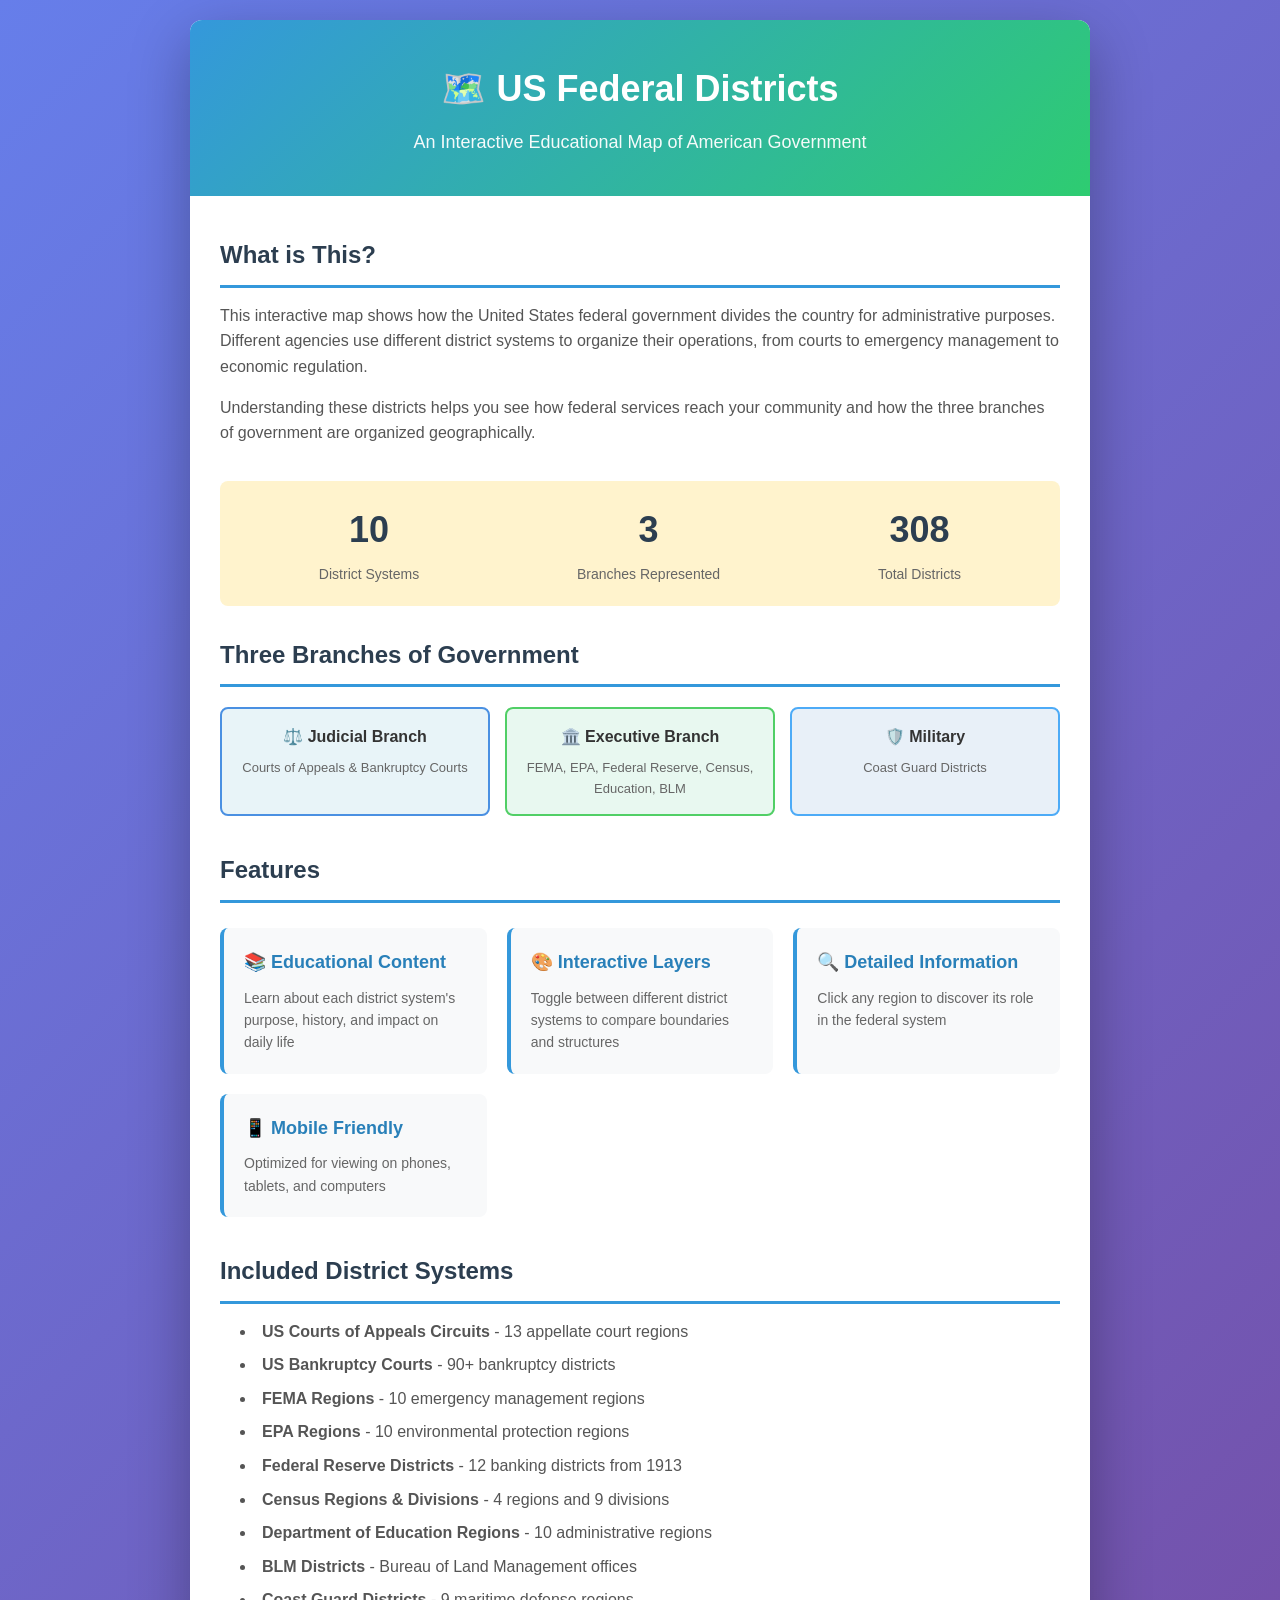
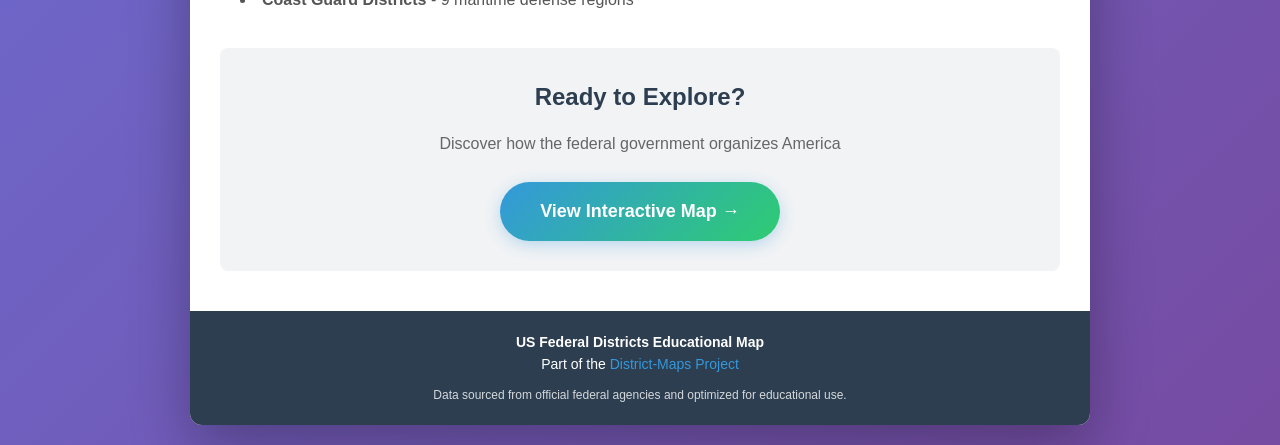
==== landing.html @ e20e9343 "Initial commit: Educational federal districts map Interactive web map featuring: - 10 curated federa" ====
<!DOCTYPE html>
<html lang="en">
<head>
    <meta charset="UTF-8">
    <meta name="viewport" content="width=device-width, initial-scale=1.0">
    <title>US Federal Districts - Educational Map</title>
    <style>
        * {
            margin: 0;
            padding: 0;
            box-sizing: border-box;
        }

        body {
            font-family: 'Segoe UI', Tahoma, Geneva, Verdana, sans-serif;
            line-height: 1.6;
            color: #333;
            background: linear-gradient(135deg, #667eea 0%, #764ba2 100%);
            min-height: 100vh;
            display: flex;
            align-items: center;
            justify-content: center;
            padding: 20px;
        }

        .container {
            max-width: 900px;
            background: white;
            border-radius: 12px;
            box-shadow: 0 20px 60px rgba(0, 0, 0, 0.3);
            overflow: hidden;
        }

        .header {
            background: linear-gradient(135deg, #3498db, #2ecc71);
            color: white;
            padding: 40px 30px;
            text-align: center;
        }

        .header h1 {
            font-size: 36px;
            margin-bottom: 10px;
            font-weight: 600;
        }

        .header p {
            font-size: 18px;
            opacity: 0.95;
        }

        .content {
            padding: 40px 30px;
        }

        .section {
            margin-bottom: 35px;
        }

        .section h2 {
            color: #2c3e50;
            font-size: 24px;
            margin-bottom: 15px;
            border-bottom: 3px solid #3498db;
            padding-bottom: 10px;
        }

        .section p {
            color: #555;
            margin-bottom: 15px;
            font-size: 16px;
        }

        .features {
            display: grid;
            grid-template-columns: repeat(auto-fit, minmax(250px, 1fr));
            gap: 20px;
            margin: 25px 0;
        }

        .feature-card {
            padding: 20px;
            background: #f8f9fa;
            border-radius: 8px;
            border-left: 4px solid #3498db;
        }

        .feature-card h3 {
            color: #2980b9;
            font-size: 18px;
            margin-bottom: 10px;
        }

        .feature-card p {
            font-size: 14px;
            color: #666;
            margin: 0;
        }

        .branches {
            display: grid;
            grid-template-columns: repeat(auto-fit, minmax(200px, 1fr));
            gap: 15px;
            margin: 20px 0;
        }

        .branch-card {
            padding: 15px;
            border-radius: 8px;
            text-align: center;
        }

        .judicial {
            background: #e8f4f8;
            border: 2px solid #4A90E2;
        }

        .executive {
            background: #e8f8f0;
            border: 2px solid #51CF66;
        }

        .military {
            background: #e8f0f8;
            border: 2px solid #4DABF7;
        }

        .branch-card h3 {
            font-size: 16px;
            margin-bottom: 8px;
        }

        .branch-card p {
            font-size: 13px;
            color: #666;
            margin: 0;
        }

        .cta-section {
            text-align: center;
            padding: 30px;
            background: #f1f3f5;
            border-radius: 8px;
            margin-top: 30px;
        }

        .btn {
            display: inline-block;
            padding: 15px 40px;
            background: linear-gradient(135deg, #3498db, #2ecc71);
            color: white;
            text-decoration: none;
            border-radius: 50px;
            font-size: 18px;
            font-weight: 600;
            transition: transform 0.2s, box-shadow 0.2s;
            box-shadow: 0 4px 15px rgba(52, 152, 219, 0.3);
        }

        .btn:hover {
            transform: translateY(-2px);
            box-shadow: 0 6px 20px rgba(52, 152, 219, 0.4);
        }

        .stats {
            display: flex;
            justify-content: space-around;
            margin: 30px 0;
            padding: 20px;
            background: #fff3cd;
            border-radius: 8px;
        }

        .stat {
            text-align: center;
        }

        .stat-number {
            font-size: 36px;
            font-weight: bold;
            color: #2c3e50;
        }

        .stat-label {
            font-size: 14px;
            color: #666;
            margin-top: 5px;
        }

        .footer {
            padding: 20px 30px;
            background: #2c3e50;
            color: white;
            text-align: center;
            font-size: 14px;
        }

        .footer a {
            color: #3498db;
            text-decoration: none;
        }

        @media (max-width: 768px) {
            .header h1 {
                font-size: 28px;
            }

            .header p {
                font-size: 16px;
            }

            .content {
                padding: 25px 20px;
            }

            .stats {
                flex-direction: column;
                gap: 15px;
            }
        }
    </style>
</head>
<body>
    <div class="container">
        <div class="header">
            <h1>🗺️ US Federal Districts</h1>
            <p>An Interactive Educational Map of American Government</p>
        </div>

        <div class="content">
            <div class="section">
                <h2>What is This?</h2>
                <p>
                    This interactive map shows how the United States federal government divides the country
                    for administrative purposes. Different agencies use different district systems to organize
                    their operations, from courts to emergency management to economic regulation.
                </p>
                <p>
                    Understanding these districts helps you see how federal services reach your community
                    and how the three branches of government are organized geographically.
                </p>
            </div>

            <div class="stats">
                <div class="stat">
                    <div class="stat-number">10</div>
                    <div class="stat-label">District Systems</div>
                </div>
                <div class="stat">
                    <div class="stat-number">3</div>
                    <div class="stat-label">Branches Represented</div>
                </div>
                <div class="stat">
                    <div class="stat-number">308</div>
                    <div class="stat-label">Total Districts</div>
                </div>
            </div>

            <div class="section">
                <h2>Three Branches of Government</h2>
                <div class="branches">
                    <div class="branch-card judicial">
                        <h3>⚖️ Judicial Branch</h3>
                        <p>Courts of Appeals & Bankruptcy Courts</p>
                    </div>
                    <div class="branch-card executive">
                        <h3>🏛️ Executive Branch</h3>
                        <p>FEMA, EPA, Federal Reserve, Census, Education, BLM</p>
                    </div>
                    <div class="branch-card military">
                        <h3>🛡️ Military</h3>
                        <p>Coast Guard Districts</p>
                    </div>
                </div>
            </div>

            <div class="section">
                <h2>Features</h2>
                <div class="features">
                    <div class="feature-card">
                        <h3>📚 Educational Content</h3>
                        <p>Learn about each district system's purpose, history, and impact on daily life</p>
                    </div>
                    <div class="feature-card">
                        <h3>🎨 Interactive Layers</h3>
                        <p>Toggle between different district systems to compare boundaries and structures</p>
                    </div>
                    <div class="feature-card">
                        <h3>🔍 Detailed Information</h3>
                        <p>Click any region to discover its role in the federal system</p>
                    </div>
                    <div class="feature-card">
                        <h3>📱 Mobile Friendly</h3>
                        <p>Optimized for viewing on phones, tablets, and computers</p>
                    </div>
                </div>
            </div>

            <div class="section">
                <h2>Included District Systems</h2>
                <ul style="list-style-position: inside; color: #555; padding-left: 20px;">
                    <li style="margin: 8px 0;"><strong>US Courts of Appeals Circuits</strong> - 13 appellate court regions</li>
                    <li style="margin: 8px 0;"><strong>US Bankruptcy Courts</strong> - 90+ bankruptcy districts</li>
                    <li style="margin: 8px 0;"><strong>FEMA Regions</strong> - 10 emergency management regions</li>
                    <li style="margin: 8px 0;"><strong>EPA Regions</strong> - 10 environmental protection regions</li>
                    <li style="margin: 8px 0;"><strong>Federal Reserve Districts</strong> - 12 banking districts from 1913</li>
                    <li style="margin: 8px 0;"><strong>Census Regions & Divisions</strong> - 4 regions and 9 divisions</li>
                    <li style="margin: 8px 0;"><strong>Department of Education Regions</strong> - 10 administrative regions</li>
                    <li style="margin: 8px 0;"><strong>BLM Districts</strong> - Bureau of Land Management offices</li>
                    <li style="margin: 8px 0;"><strong>Coast Guard Districts</strong> - 9 maritime defense regions</li>
                </ul>
            </div>

            <div class="cta-section">
                <h2 style="margin-bottom: 15px; color: #2c3e50;">Ready to Explore?</h2>
                <p style="margin-bottom: 25px; color: #666;">
                    Discover how the federal government organizes America
                </p>
                <a href="index.html" class="btn">View Interactive Map →</a>
            </div>
        </div>

        <div class="footer">
            <p>
                <strong>US Federal Districts Educational Map</strong><br>
                Part of the <a href="https://github.com/Jacob234/District-Maps">District-Maps Project</a>
            </p>
            <p style="margin-top: 10px; font-size: 12px; opacity: 0.8;">
                Data sourced from official federal agencies and optimized for educational use.
            </p>
        </div>
    </div>
</body>
</html>
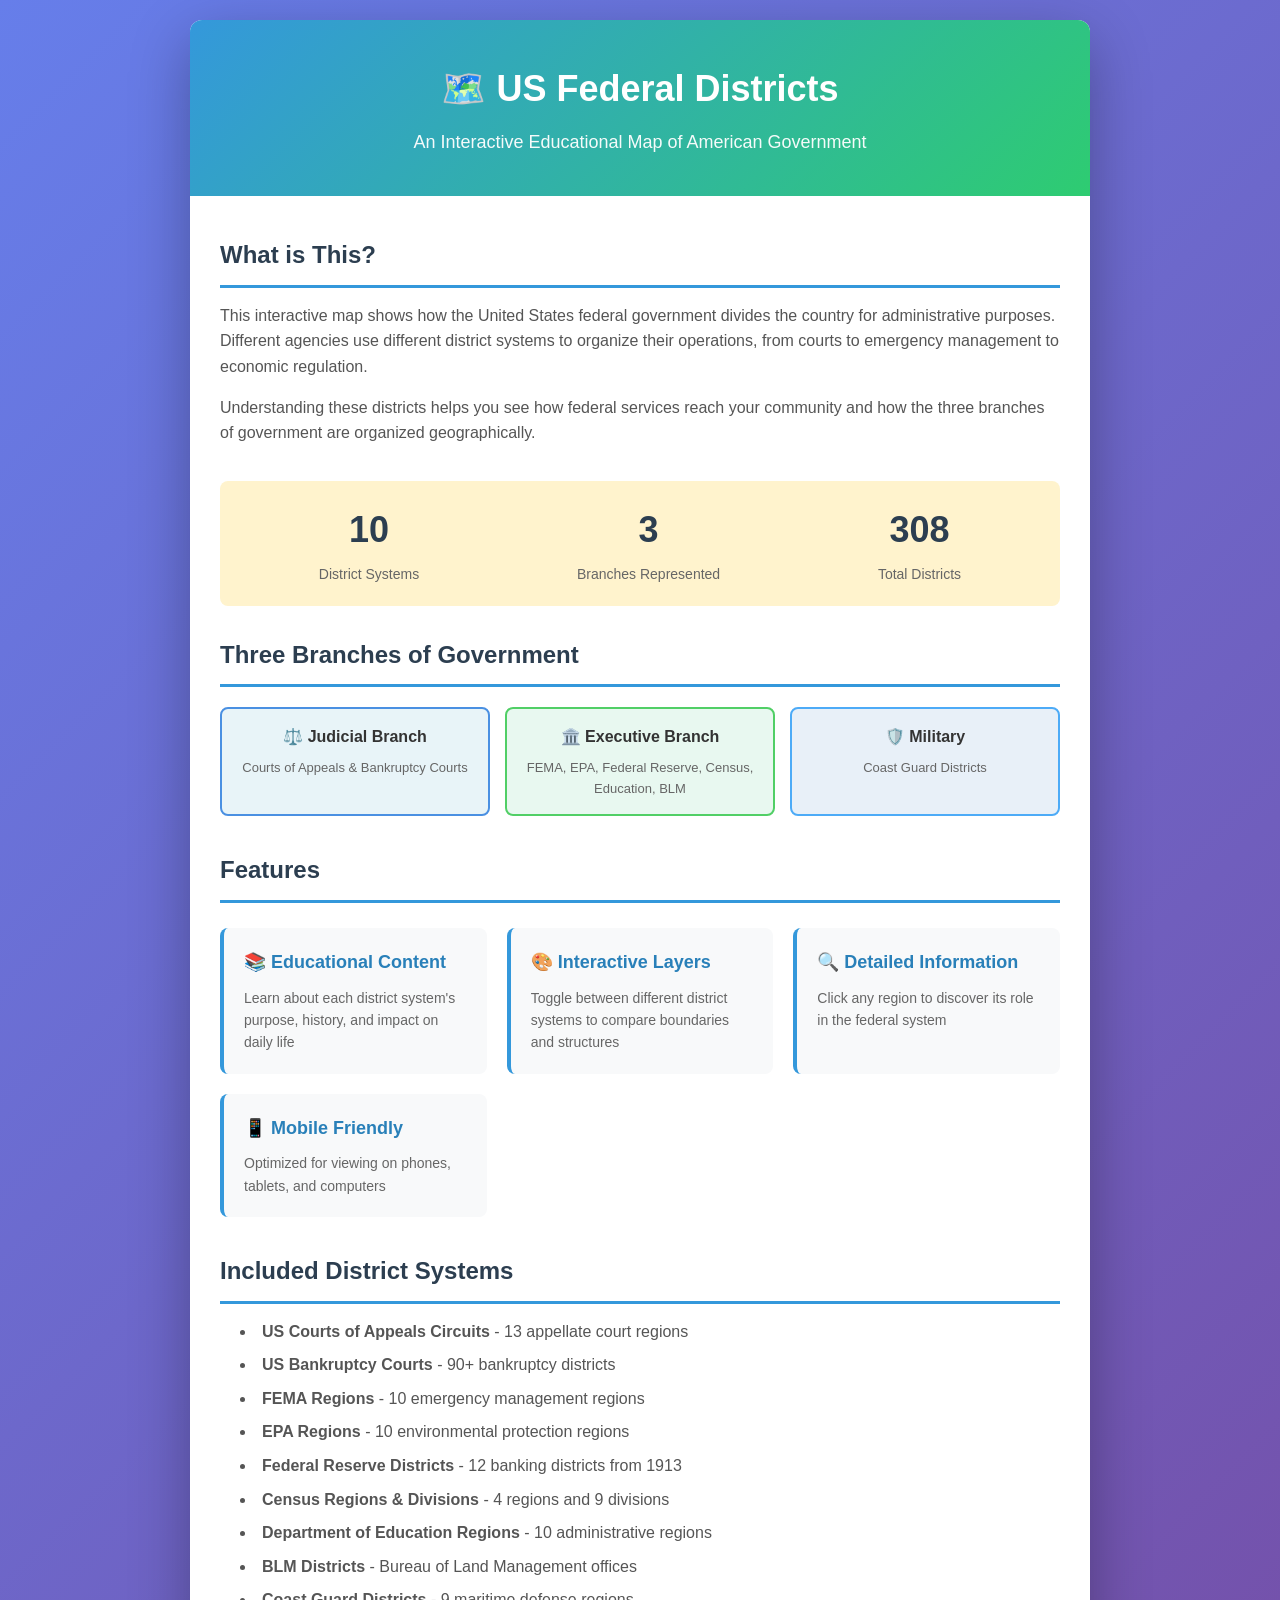
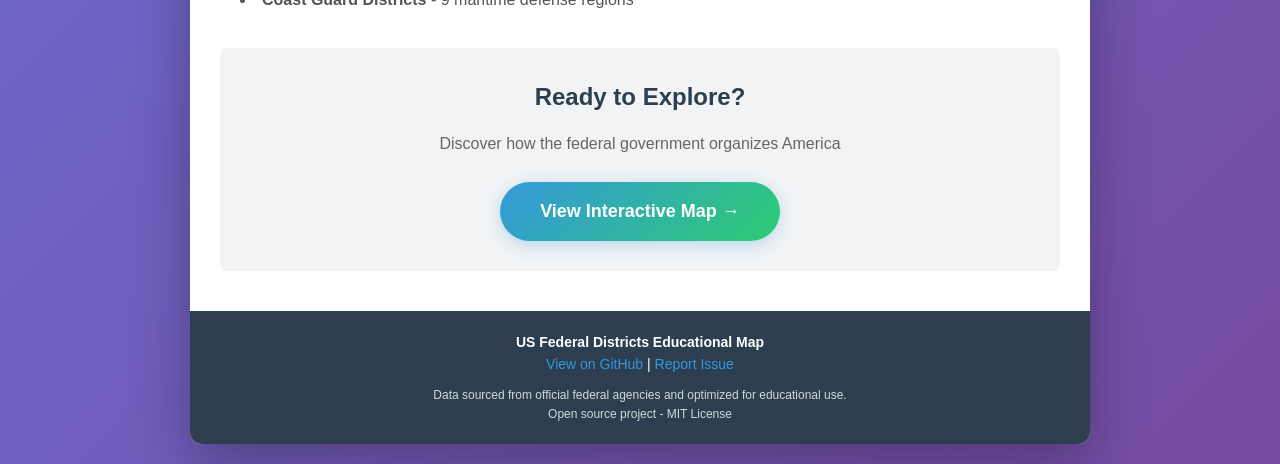
==== commit 7064da13: "Phases 3-5: Complete production readiness improvements PHASE 3: Quality Assurance - Add comprehensiv" ====
--- a/landing.html
+++ b/landing.html
@@ -323,10 +323,12 @@
         <div class="footer">
             <p>
                 <strong>US Federal Districts Educational Map</strong><br>
-                Part of the <a href="https://github.com/Jacob234/District-Maps">District-Maps Project</a>
+                <a href="https://github.com/Jacob234/Federal-Districts-Map">View on GitHub</a> |
+                <a href="https://github.com/Jacob234/Federal-Districts-Map/issues">Report Issue</a>
             </p>
             <p style="margin-top: 10px; font-size: 12px; opacity: 0.8;">
-                Data sourced from official federal agencies and optimized for educational use.
+                Data sourced from official federal agencies and optimized for educational use.<br>
+                Open source project - MIT License
             </p>
         </div>
     </div>
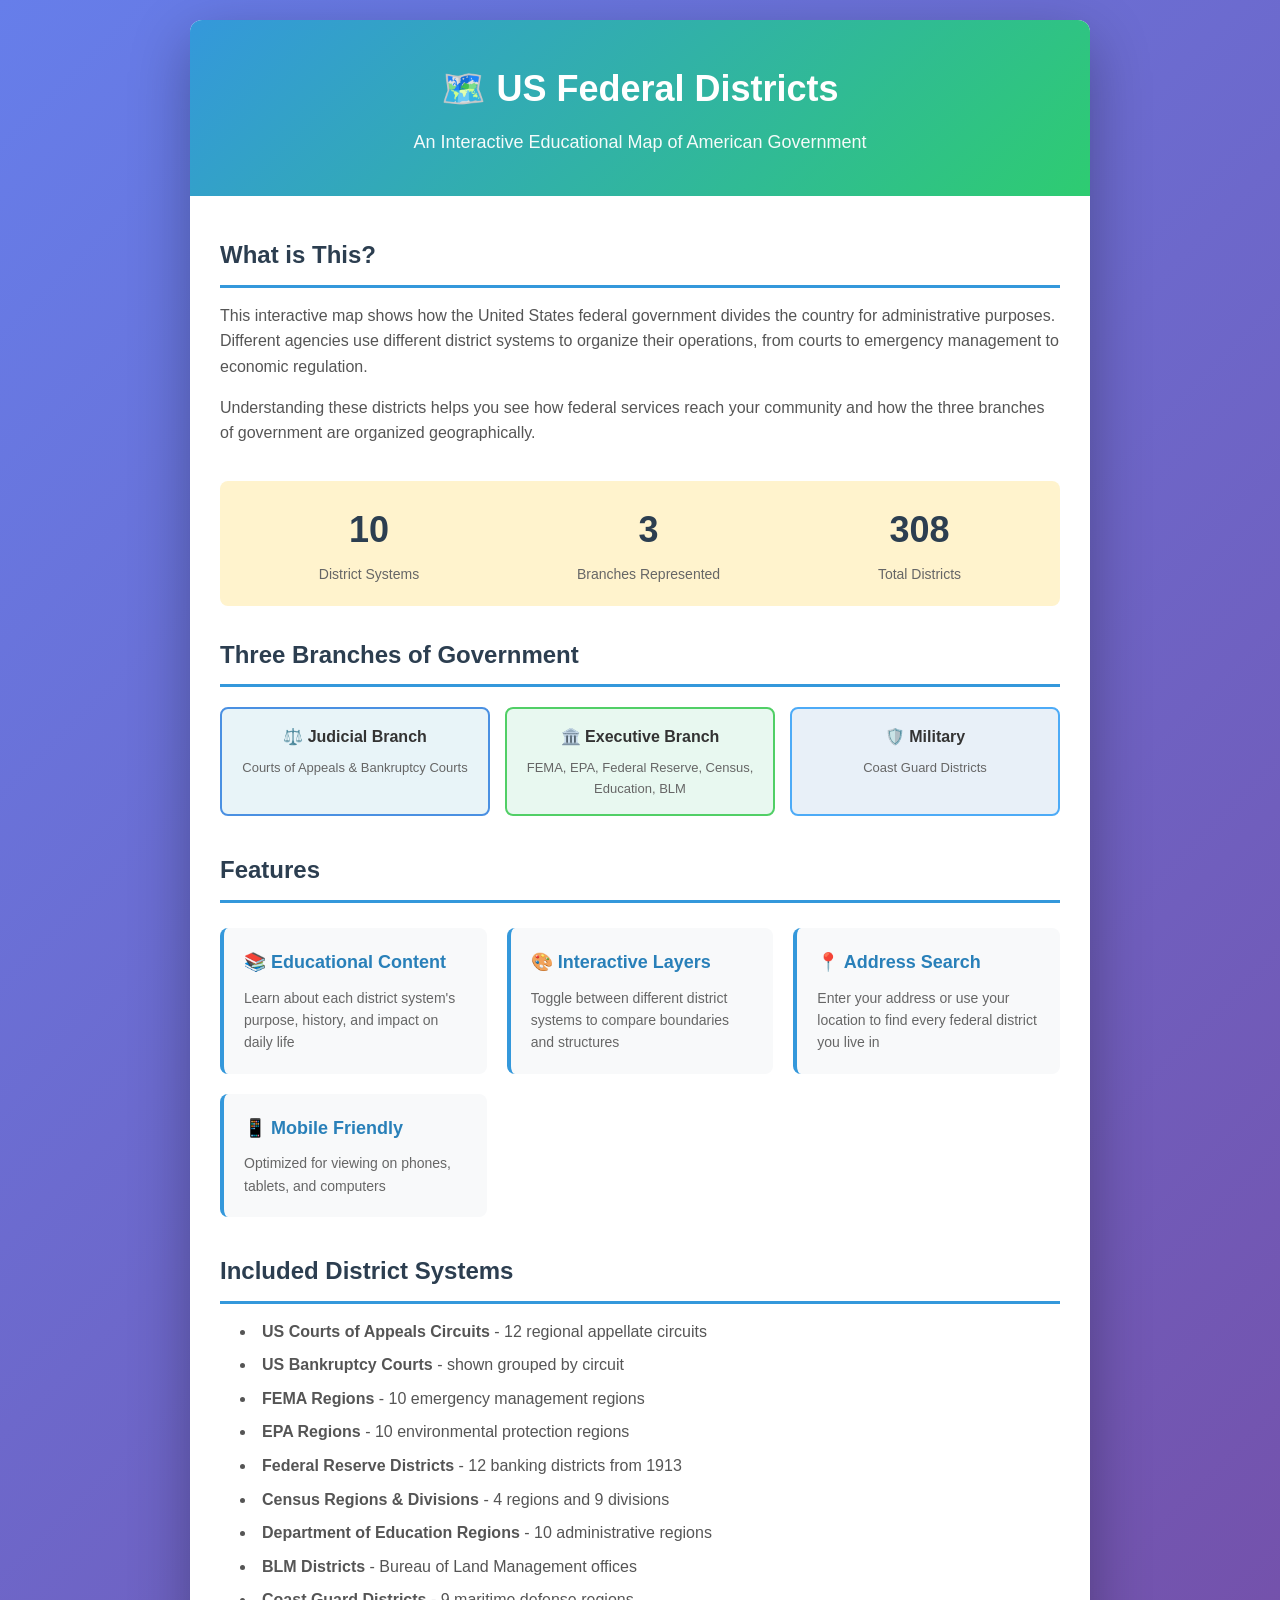
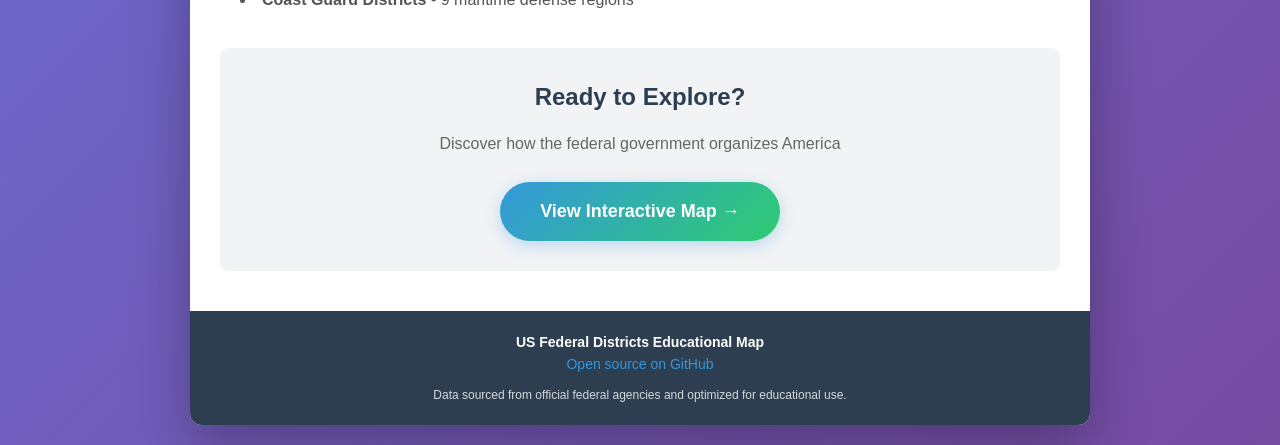
==== commit 0a171c89: "Rewrite as hand-written static Leaflet app Replace the Folium/Python generator pipeline with a small" ====
--- a/landing.html
+++ b/landing.html
@@ -286,8 +286,8 @@
                         <p>Toggle between different district systems to compare boundaries and structures</p>
                     </div>
                     <div class="feature-card">
-                        <h3>🔍 Detailed Information</h3>
-                        <p>Click any region to discover its role in the federal system</p>
+                        <h3>📍 Address Search</h3>
+                        <p>Enter your address or use your location to find every federal district you live in</p>
                     </div>
                     <div class="feature-card">
                         <h3>📱 Mobile Friendly</h3>
@@ -299,8 +299,8 @@
             <div class="section">
                 <h2>Included District Systems</h2>
                 <ul style="list-style-position: inside; color: #555; padding-left: 20px;">
-                    <li style="margin: 8px 0;"><strong>US Courts of Appeals Circuits</strong> - 13 appellate court regions</li>
-                    <li style="margin: 8px 0;"><strong>US Bankruptcy Courts</strong> - 90+ bankruptcy districts</li>
+                    <li style="margin: 8px 0;"><strong>US Courts of Appeals Circuits</strong> - 12 regional appellate circuits</li>
+                    <li style="margin: 8px 0;"><strong>US Bankruptcy Courts</strong> - shown grouped by circuit</li>
                     <li style="margin: 8px 0;"><strong>FEMA Regions</strong> - 10 emergency management regions</li>
                     <li style="margin: 8px 0;"><strong>EPA Regions</strong> - 10 environmental protection regions</li>
                     <li style="margin: 8px 0;"><strong>Federal Reserve Districts</strong> - 12 banking districts from 1913</li>
@@ -323,12 +323,10 @@
         <div class="footer">
             <p>
                 <strong>US Federal Districts Educational Map</strong><br>
-                <a href="https://github.com/Jacob234/Federal-Districts-Map">View on GitHub</a> |
-                <a href="https://github.com/Jacob234/Federal-Districts-Map/issues">Report Issue</a>
+                <a href="https://github.com/Jacob234/Federal-Districts-Map">Open source on GitHub</a>
             </p>
             <p style="margin-top: 10px; font-size: 12px; opacity: 0.8;">
-                Data sourced from official federal agencies and optimized for educational use.<br>
-                Open source project - MIT License
+                Data sourced from official federal agencies and optimized for educational use.
             </p>
         </div>
     </div>
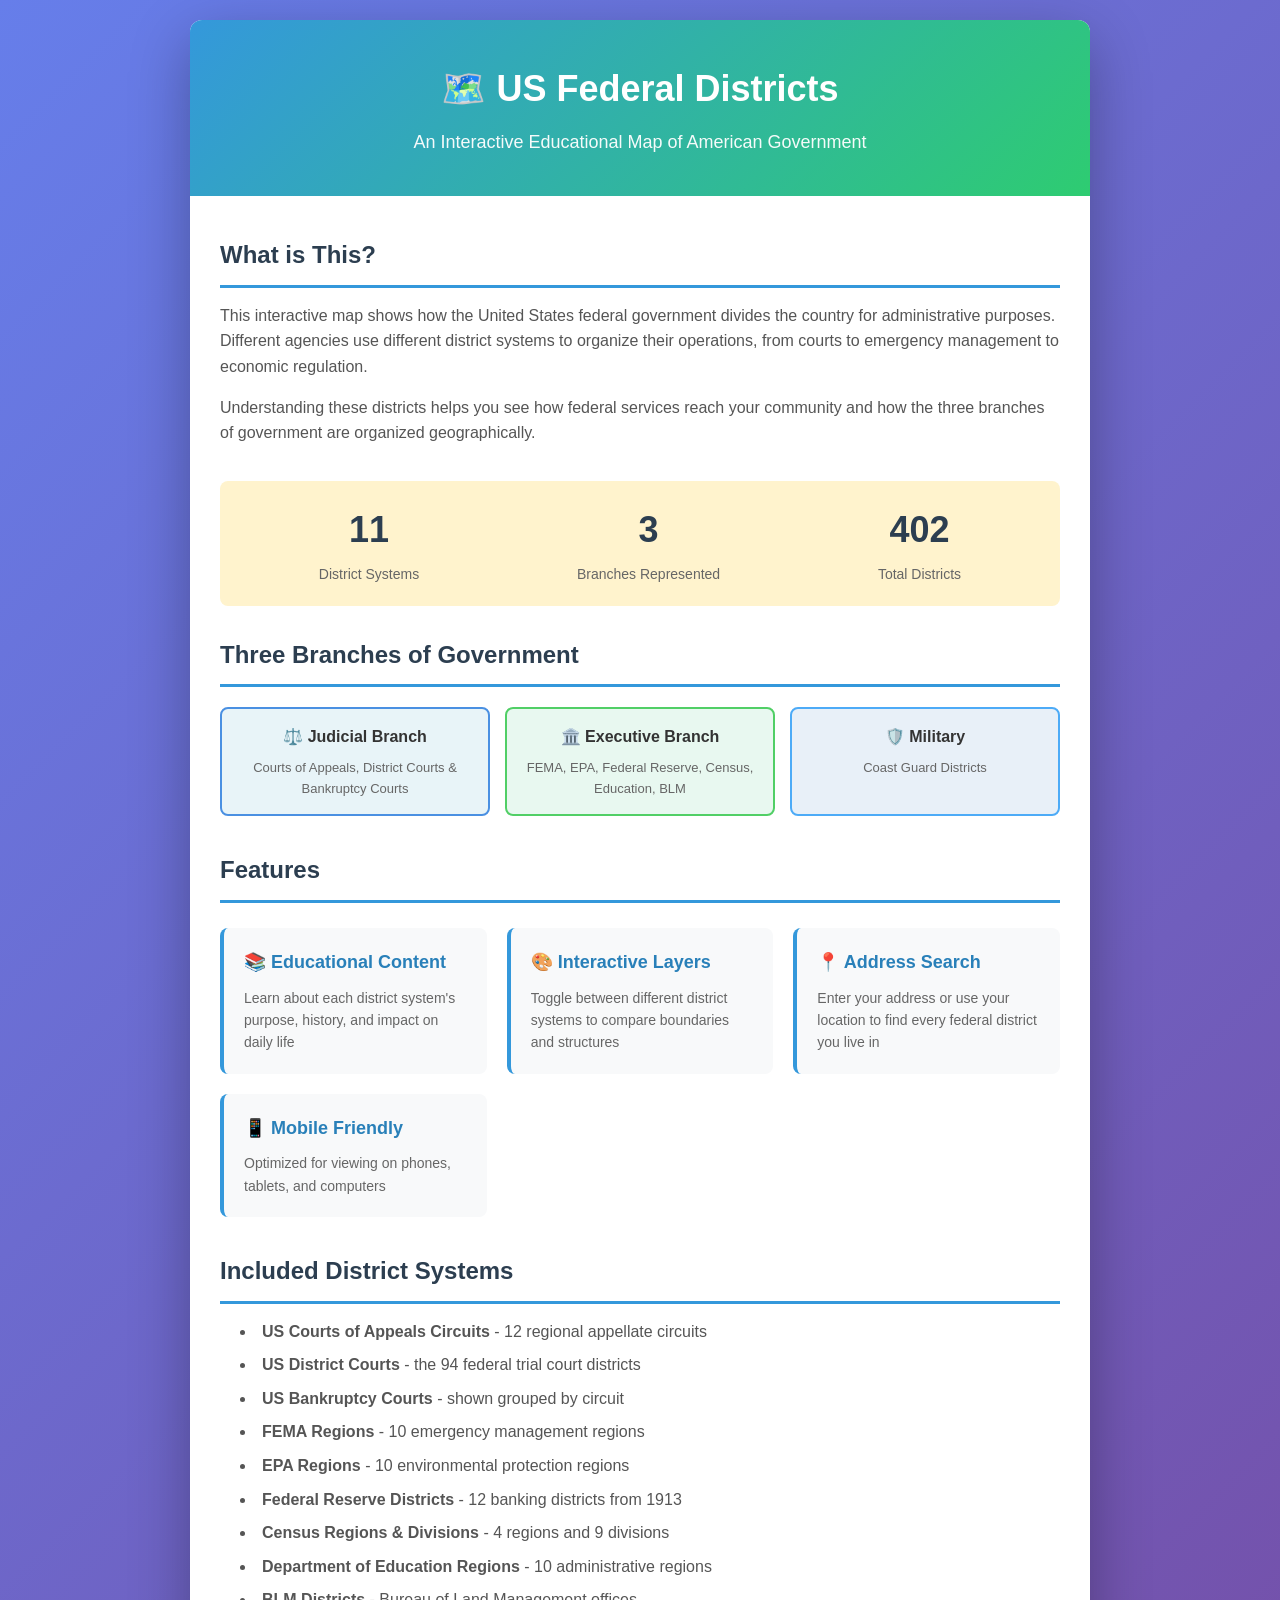
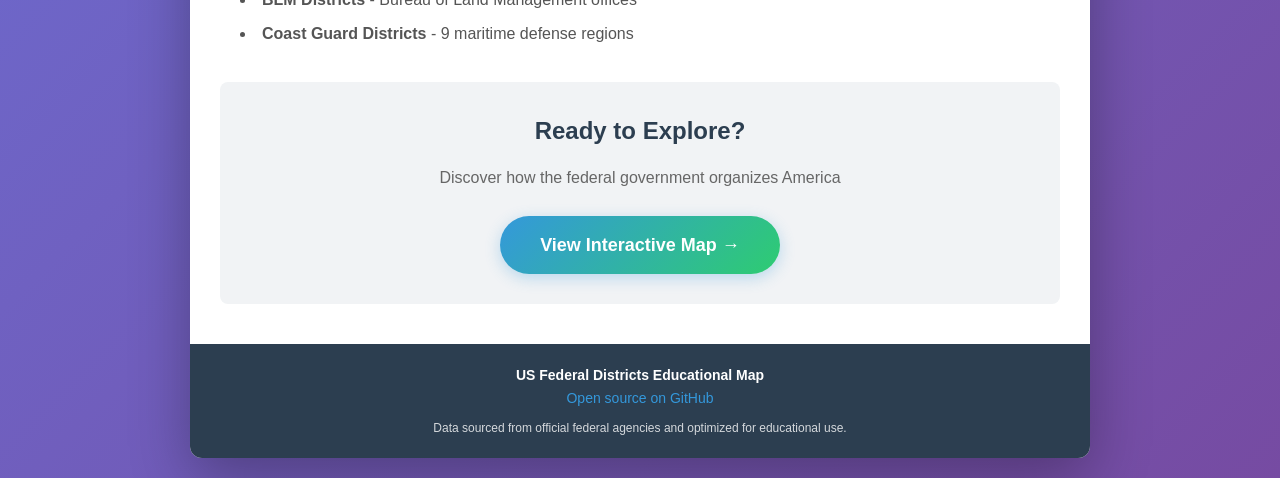
==== commit 39acbe6c: "Add the 94 US District Courts as a map layer Builds data/US_District_Courts.geojson from Census coun" ====
--- a/landing.html
+++ b/landing.html
@@ -243,7 +243,7 @@
 
             <div class="stats">
                 <div class="stat">
-                    <div class="stat-number">10</div>
+                    <div class="stat-number">11</div>
                     <div class="stat-label">District Systems</div>
                 </div>
                 <div class="stat">
@@ -251,7 +251,7 @@
                     <div class="stat-label">Branches Represented</div>
                 </div>
                 <div class="stat">
-                    <div class="stat-number">308</div>
+                    <div class="stat-number">402</div>
                     <div class="stat-label">Total Districts</div>
                 </div>
             </div>
@@ -261,7 +261,7 @@
                 <div class="branches">
                     <div class="branch-card judicial">
                         <h3>⚖️ Judicial Branch</h3>
-                        <p>Courts of Appeals & Bankruptcy Courts</p>
+                        <p>Courts of Appeals, District Courts & Bankruptcy Courts</p>
                     </div>
                     <div class="branch-card executive">
                         <h3>🏛️ Executive Branch</h3>
@@ -300,6 +300,7 @@
                 <h2>Included District Systems</h2>
                 <ul style="list-style-position: inside; color: #555; padding-left: 20px;">
                     <li style="margin: 8px 0;"><strong>US Courts of Appeals Circuits</strong> - 12 regional appellate circuits</li>
+                    <li style="margin: 8px 0;"><strong>US District Courts</strong> - the 94 federal trial court districts</li>
                     <li style="margin: 8px 0;"><strong>US Bankruptcy Courts</strong> - shown grouped by circuit</li>
                     <li style="margin: 8px 0;"><strong>FEMA Regions</strong> - 10 emergency management regions</li>
                     <li style="margin: 8px 0;"><strong>EPA Regions</strong> - 10 environmental protection regions</li>
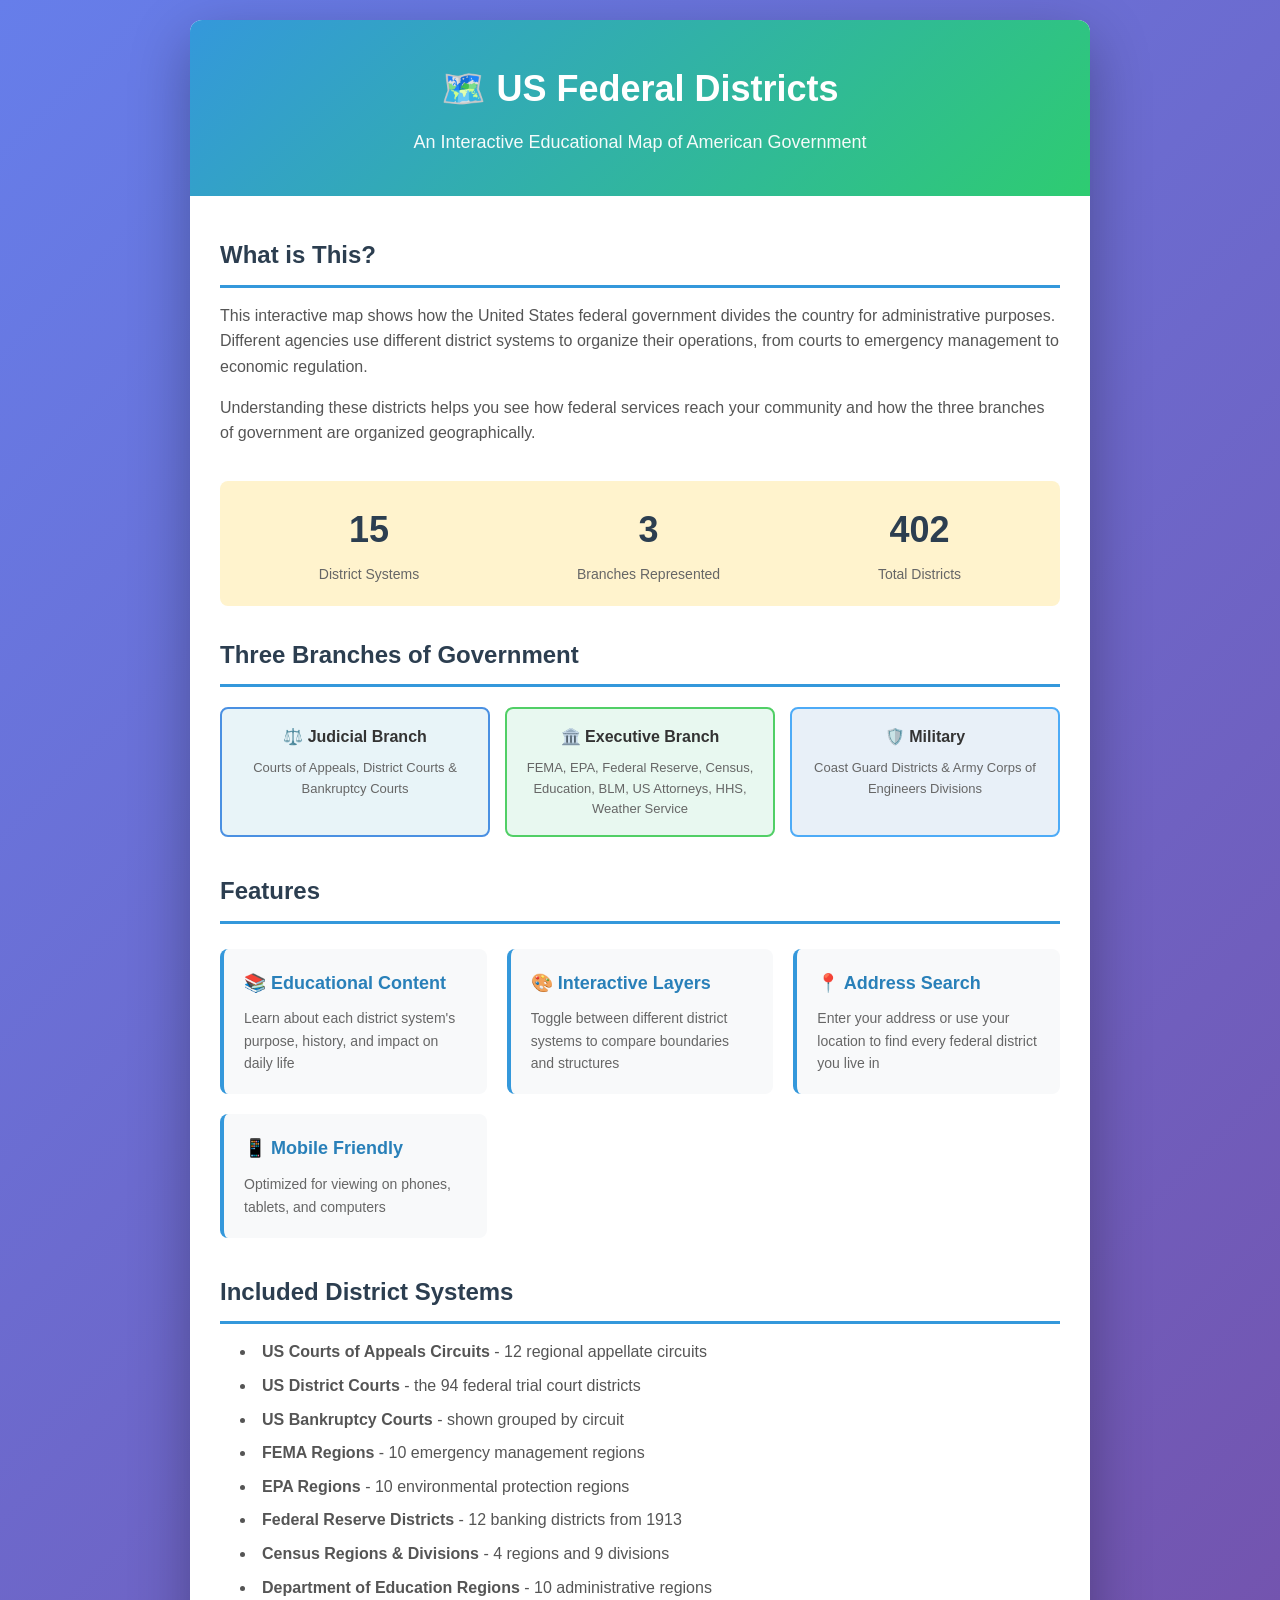
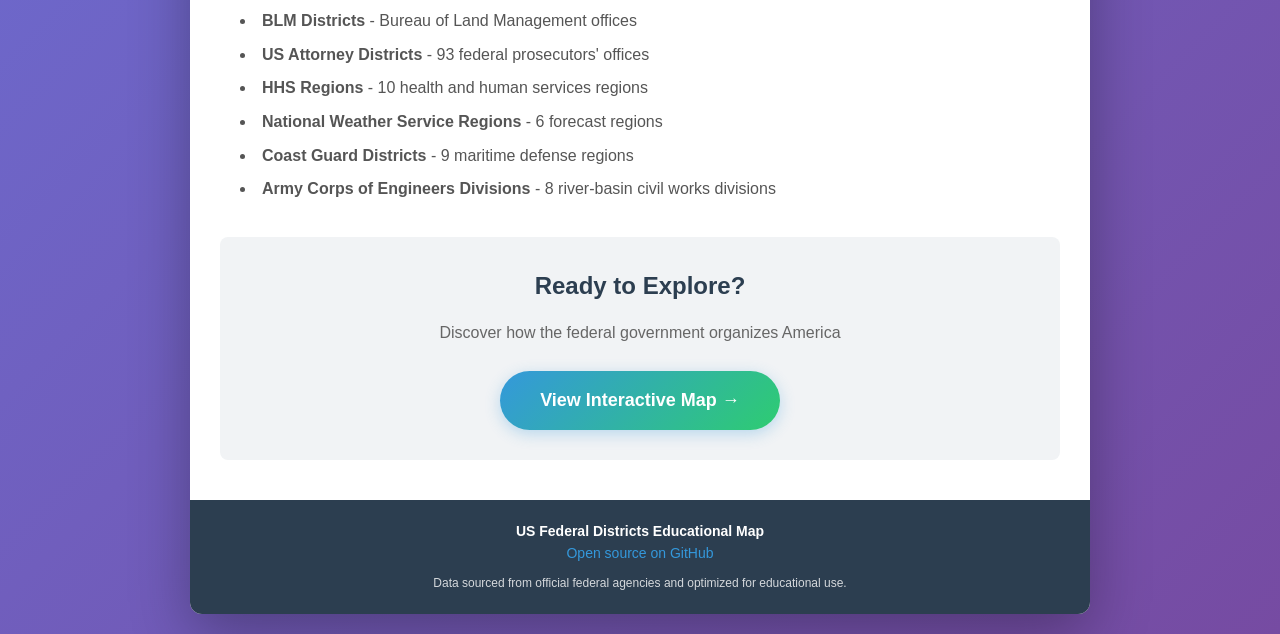
==== commit acfdc522: "Add the four agency layers to the map and docs (JBK-920) Registers US Attorney districts, HHS region" ====
--- a/landing.html
+++ b/landing.html
@@ -243,7 +243,7 @@
 
             <div class="stats">
                 <div class="stat">
-                    <div class="stat-number">11</div>
+                    <div class="stat-number">15</div>
                     <div class="stat-label">District Systems</div>
                 </div>
                 <div class="stat">
@@ -265,11 +265,11 @@
                     </div>
                     <div class="branch-card executive">
                         <h3>🏛️ Executive Branch</h3>
-                        <p>FEMA, EPA, Federal Reserve, Census, Education, BLM</p>
+                        <p>FEMA, EPA, Federal Reserve, Census, Education, BLM, US Attorneys, HHS, Weather Service</p>
                     </div>
                     <div class="branch-card military">
                         <h3>🛡️ Military</h3>
-                        <p>Coast Guard Districts</p>
+                        <p>Coast Guard Districts & Army Corps of Engineers Divisions</p>
                     </div>
                 </div>
             </div>
@@ -308,7 +308,11 @@
                     <li style="margin: 8px 0;"><strong>Census Regions & Divisions</strong> - 4 regions and 9 divisions</li>
                     <li style="margin: 8px 0;"><strong>Department of Education Regions</strong> - 10 administrative regions</li>
                     <li style="margin: 8px 0;"><strong>BLM Districts</strong> - Bureau of Land Management offices</li>
+                    <li style="margin: 8px 0;"><strong>US Attorney Districts</strong> - 93 federal prosecutors' offices</li>
+                    <li style="margin: 8px 0;"><strong>HHS Regions</strong> - 10 health and human services regions</li>
+                    <li style="margin: 8px 0;"><strong>National Weather Service Regions</strong> - 6 forecast regions</li>
                     <li style="margin: 8px 0;"><strong>Coast Guard Districts</strong> - 9 maritime defense regions</li>
+                    <li style="margin: 8px 0;"><strong>Army Corps of Engineers Divisions</strong> - 8 river-basin civil works divisions</li>
                 </ul>
             </div>
 
